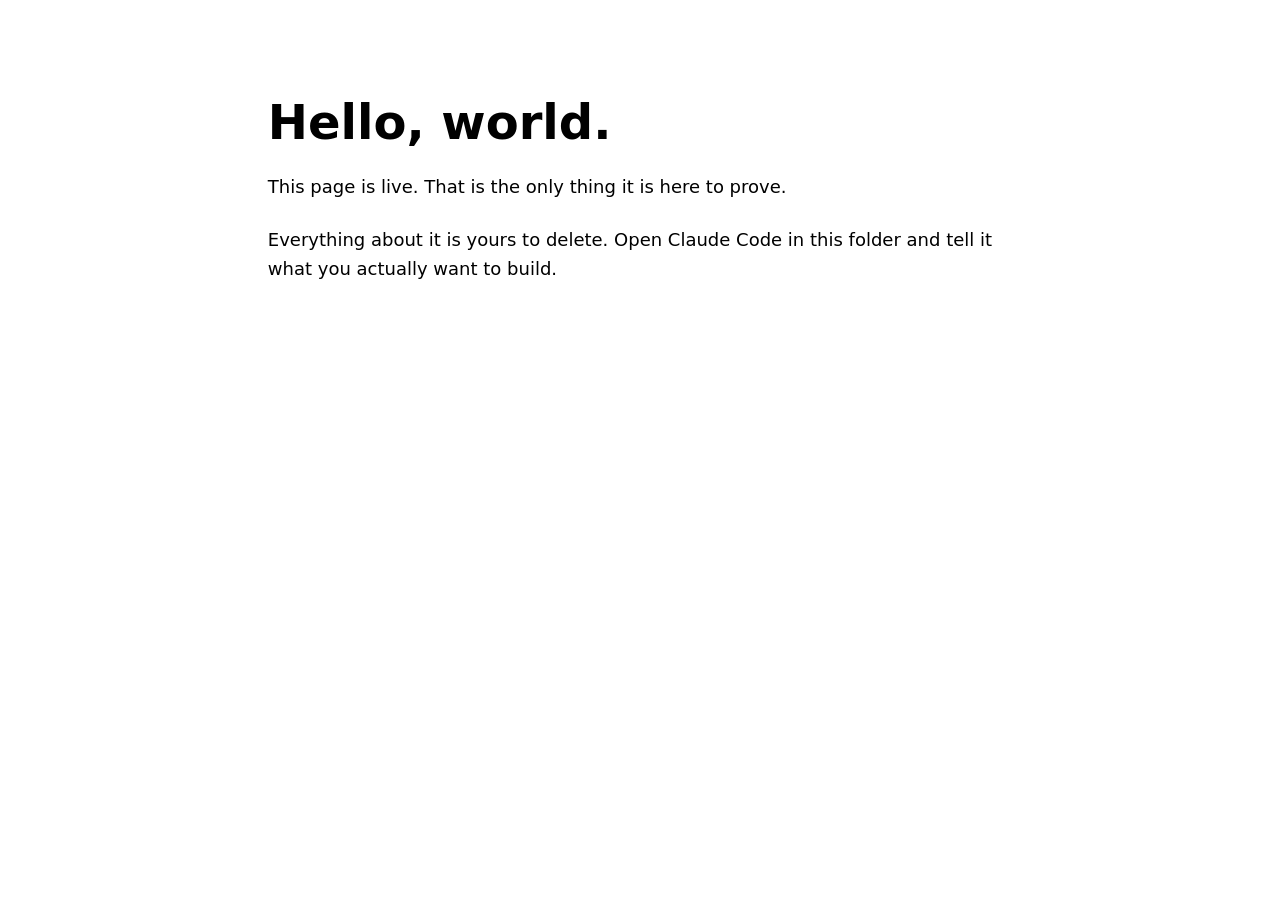
==== index.html @ ccbba564 "Initial commit" ====
<!doctype html>
<html lang="en">
<head>
  <meta charset="utf-8">
  <meta name="viewport" content="width=device-width, initial-scale=1">
  <title>Hello</title>
  <link rel="stylesheet" href="style.css">
</head>
<body>

  <h1>Hello, world.</h1>

  <p>
    This page is live. That is the only thing it is here to prove.
  </p>

  <p>
    Everything about it is yours to delete. Open Claude Code in this folder and
    tell it what you actually want to build.
  </p>

</body>
</html>
---- style.css ----
/* A deliberately small starting point.
   It exists to prove one thing: this file is loading.
   If you can see spacing and a readable line length, the path in index.html works.

   Delete all of it whenever you want. */

:root {
  /* Makes the page follow the reader's light or dark mode setting, for free. */
  color-scheme: light dark;
}

body {
  font-family: system-ui, -apple-system, "Segoe UI", Roboto, sans-serif;

  /* 65ch caps the line at about 65 characters. Long lines are genuinely hard
     to read, and this single rule does more for legibility than anything else
     in this file. */
  max-width: 65ch;

  margin: 0 auto;
  padding: 4rem 1.5rem;
  line-height: 1.6;
  font-size: 1.125rem;
}

h1 {
  font-size: 3rem;
  line-height: 1.1;
  margin-bottom: 1.5rem;
}

p {
  margin-bottom: 1.5rem;
}
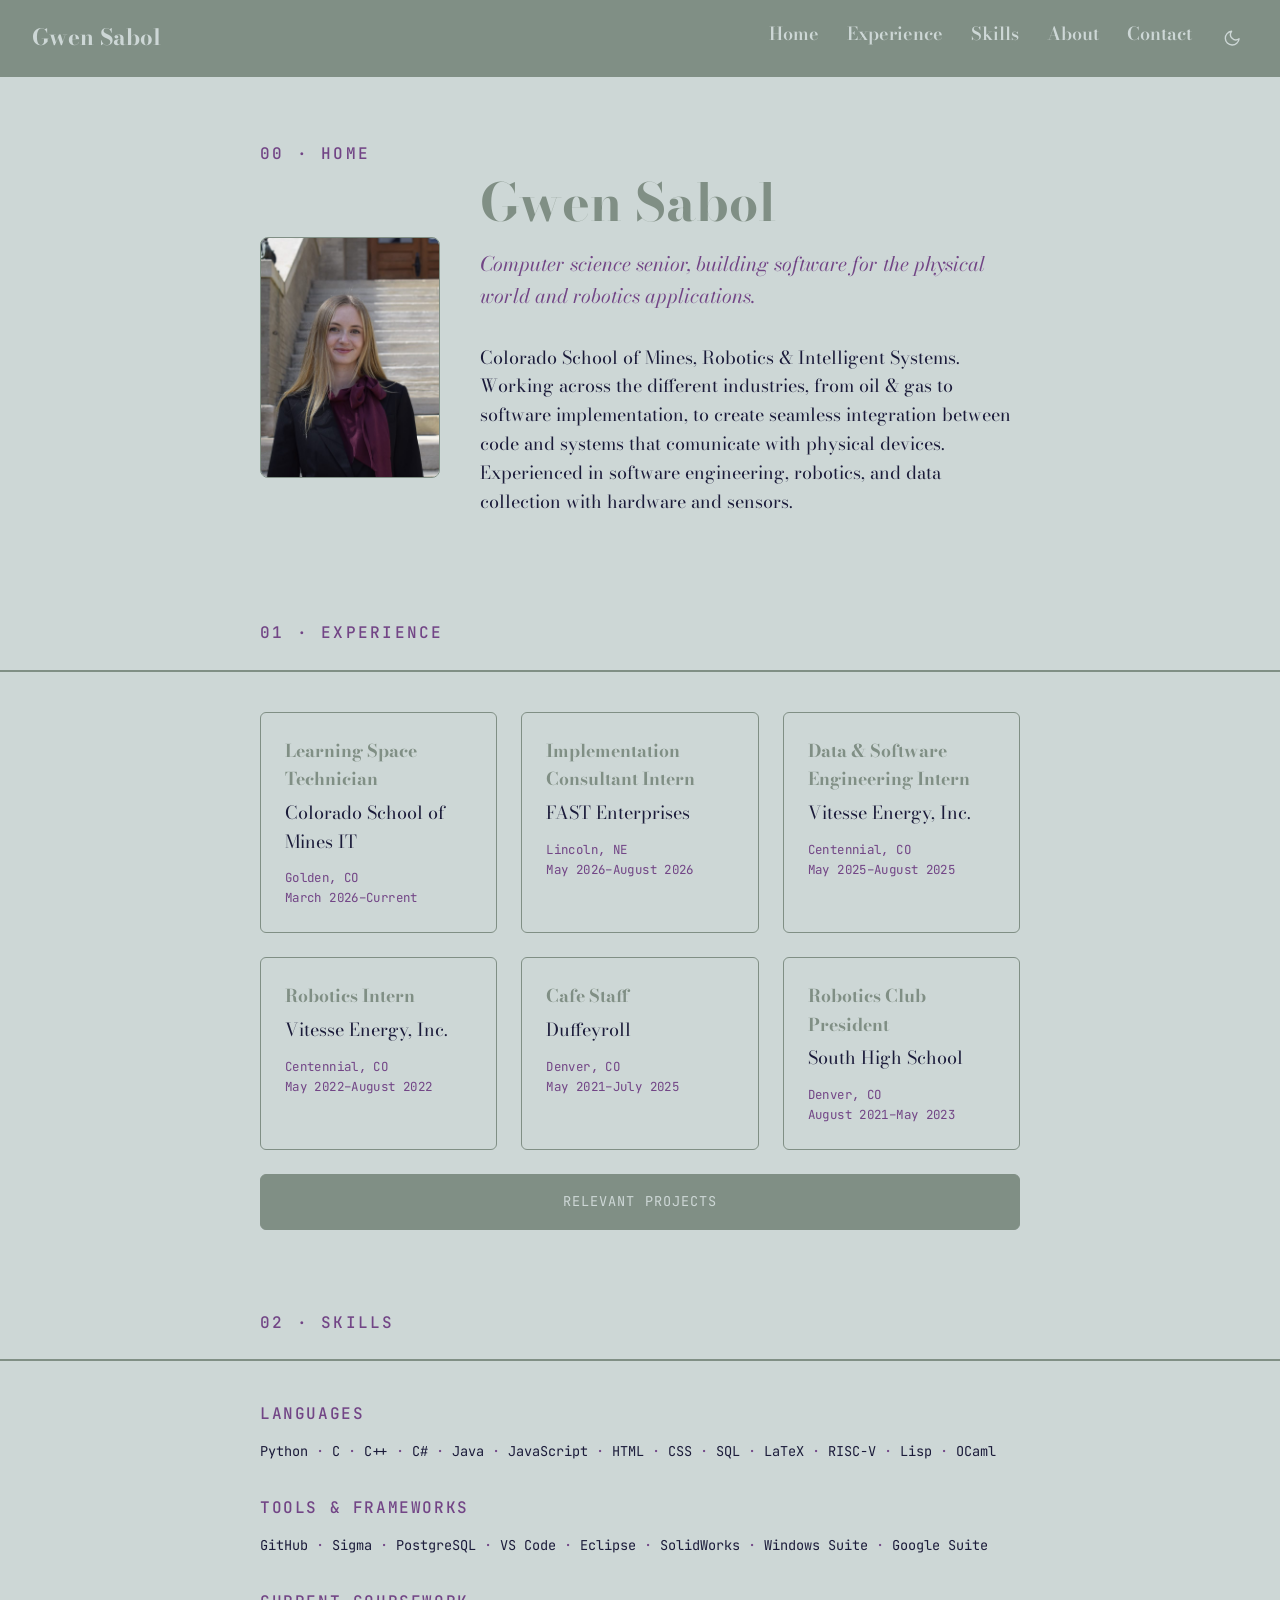
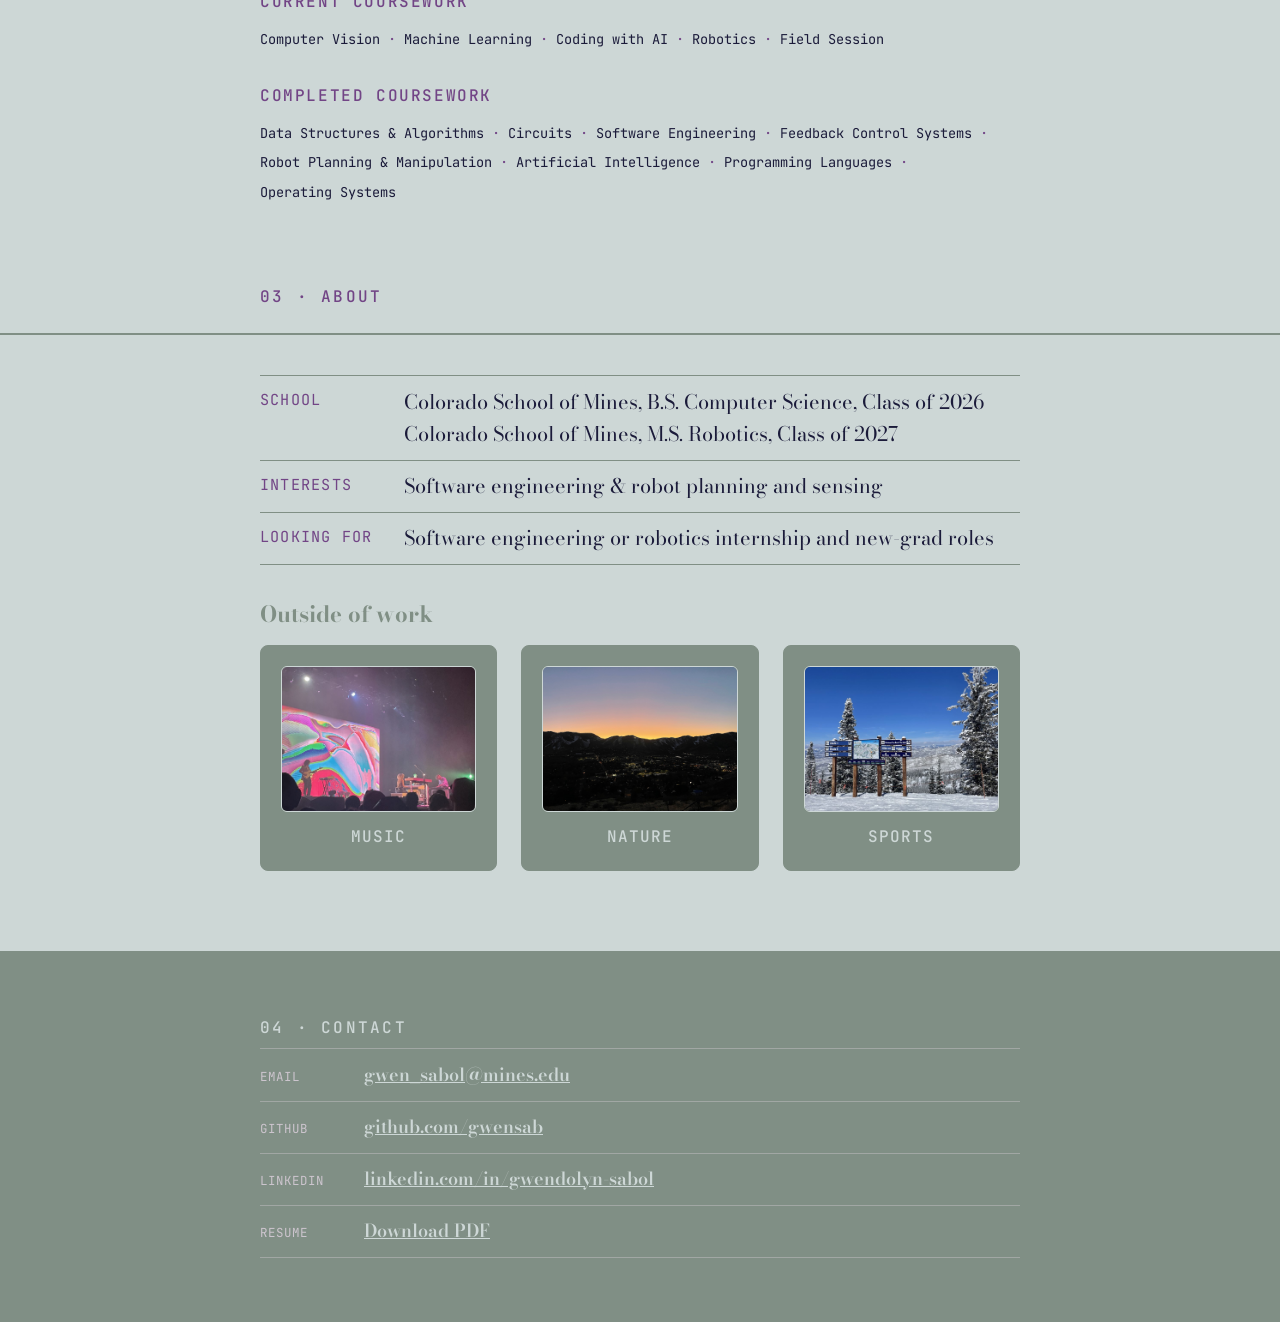
==== commit 87c99d5e: "Build out personal website content and design Fill in real Experience, Skills, About, Projects, and " ====
--- a/index.html
+++ b/index.html
@@ -3,21 +3,231 @@
 <head>
   <meta charset="utf-8">
   <meta name="viewport" content="width=device-width, initial-scale=1">
-  <title>Hello</title>
+  <title>Gwen Sabol</title>
+  <link rel="preconnect" href="https://fonts.googleapis.com">
+  <link rel="preconnect" href="https://fonts.gstatic.com" crossorigin>
+  <link href="https://fonts.googleapis.com/css2?family=Bodoni+Moda:ital,wght@0,400;0,500;0,600;0,700;1,400;1,500;1,600&family=JetBrains+Mono:wght@400;500;600;700&display=swap" rel="stylesheet">
   <link rel="stylesheet" href="style.css">
 </head>
 <body>
-
-  <h1>Hello, world.</h1>
-
-  <p>
-    This page is live. That is the only thing it is here to prove.
-  </p>
-
-  <p>
-    Everything about it is yours to delete. Open Claude Code in this folder and
-    tell it what you actually want to build.
-  </p>
+  <!-- Home page: the site's landing page and only page in the top nav that
+       isn't a full page of its own, everything else (Experience, Skills,
+       About, Contact) is a same-page section jumped to by id (#home,
+       #experience, etc.). Projects, Music, Nature, and Sports are separate
+       pages linked from inside these sections rather than from the nav. -->
+  <script>document.documentElement.setAttribute('data-theme', localStorage.getItem('theme') === 'dark' ? 'dark' : 'light');</script>
+
+  <header class="topnav">
+    <a class="site-name" href="#home">Gwen Sabol</a>
+    <div class="topnav-right">
+      <nav aria-label="Primary">
+        <ul>
+          <li><a href="#home">Home</a></li>
+          <li><a href="#experience">Experience</a></li>
+          <li><a href="#skills">Skills</a></li>
+          <li><a href="#about">About</a></li>
+          <li><a href="#contact">Contact</a></li>
+        </ul>
+      </nav>
+      <button id="theme-toggle" class="theme-toggle" type="button" aria-label="Switch to dark mode">
+        <svg class="icon-moon" viewBox="0 0 24 24"><path d="M21 12.79A9 9 0 1111.21 3 7 7 0 0021 12.79z"/></svg>
+        <svg class="icon-sun" viewBox="0 0 24 24"><circle cx="12" cy="12" r="4"/><path d="M12 2v2M12 20v2M4.93 4.93l1.41 1.41M17.66 17.66l1.41 1.41M2 12h2M20 12h2M4.93 19.07l1.41-1.41M17.66 6.34l1.41-1.41"/></svg>
+      </button>
+    </div>
+  </header>
+  <script>
+    document.getElementById('theme-toggle').addEventListener('click', function () {
+      var next = document.documentElement.getAttribute('data-theme') === 'dark' ? 'light' : 'dark';
+      document.documentElement.setAttribute('data-theme', next);
+      localStorage.setItem('theme', next);
+    });
+  </script>
+
+  <main>
+    <section id="home" class="page-section">
+      <div class="section-box">
+        <p class="eyebrow">00 &middot; Home</p>
+        <div class="home-layout">
+          <img class="headshot" src="headshot.jpg" alt="Portrait of Gwen Sabol">
+          <div class="prose">
+            <h1>Gwen Sabol</h1>
+            <p class="tagline">Computer science senior, building software for the physical world and robotics applications.</p>
+            <p>
+              Colorado School of Mines, Robotics &amp; Intelligent Systems. <br>
+              Working across the different industries, from oil &amp; gas to software implementation, 
+              to create seamless integration between code and systems that comunicate with physical devices. 
+              Experienced in software engineering, robotics, and data collection with hardware and sensors.
+            </p>
+          </div>
+        </div>
+      </div>
+    </section>
+
+    <!-- Experience: work history, plus a button to projects.html (the
+         Relevant Projects page, no longer in the top nav). -->
+    <section id="experience" class="page-section">
+      <div class="section-box">
+        <p class="eyebrow">01 &middot; Experience</p>
+      </div>
+      <div class="section-rule" aria-hidden="true"></div>
+      <div class="section-box section-body">
+        <div class="experience-grid">
+          <div class="experience-card">
+            <h3>Learning Space Technician</h3>
+            <p class="company">Colorado School of Mines IT</p>
+            <p class="meta">Golden, CO<br>March 2026&ndash;Current</p>
+          </div>
+
+          <div class="experience-card">
+            <h3>Implementation Consultant Intern</h3>
+            <p class="company">FAST Enterprises</p>
+            <p class="meta">Lincoln, NE<br>May 2026&ndash;August 2026</p>
+          </div>
+
+          <div class="experience-card">
+            <h3>Data &amp; Software Engineering Intern</h3>
+            <p class="company">Vitesse Energy, Inc.</p>
+            <p class="meta">Centennial, CO<br>May 2025&ndash;August 2025</p>
+          </div>
+
+          <div class="experience-card">
+            <h3>Robotics Intern</h3>
+            <p class="company">Vitesse Energy, Inc.</p>
+            <p class="meta">Centennial, CO<br>May 2022&ndash;August 2022</p>
+          </div>
+
+          <div class="experience-card">
+            <h3>Cafe Staff</h3>
+            <p class="company">Duffeyroll</p>
+            <p class="meta">Denver, CO<br>May 2021&ndash;July 2025</p>
+          </div>
+
+          <div class="experience-card">
+            <h3>Robotics Club President</h3>
+            <p class="company">South High School</p>
+            <p class="meta">Denver, CO<br>August 2021&ndash;May 2023</p>
+          </div>
+
+        </div>
+
+        <a class="relevant-projects-btn" href="projects.html">Relevant Projects</a>
+      </div>
+    </section>
+
+    <section id="skills" class="page-section">
+      <div class="section-box">
+        <p class="eyebrow">02 &middot; Skills</p>
+      </div>
+      <div class="section-rule" aria-hidden="true"></div>
+      <div class="section-box section-body">
+        <div class="skill-group">
+          <h3>Languages</h3>
+          <ul class="tag-list">
+            <li>Python</li>
+            <li>C</li>
+            <li>C++</li>
+            <li>C#</li>
+            <li>Java</li>
+            <li>JavaScript</li>
+            <li>HTML</li>
+            <li>CSS</li>
+            <li>SQL</li>
+            <li>LaTeX</li>
+            <li>RISC-V</li>
+            <li>Lisp</li>
+            <li>OCaml</li>
+          </ul>
+        </div>
+
+        <div class="skill-group">
+          <h3>Tools &amp; frameworks</h3>
+          <ul class="tag-list">
+            <li>GitHub</li>
+            <li>Sigma</li>
+            <li>PostgreSQL</li>
+            <li>VS Code</li>
+            <li>Eclipse</li>
+            <li>SolidWorks</li>
+            <li>Windows Suite</li>
+            <li>Google Suite</li>
+          </ul>
+        </div>
+
+        <div class="skill-group">
+          <h3>Current Coursework</h3>
+          <ul class="tag-list">
+            <li>Computer Vision</li>
+            <li>Machine Learning</li>
+            <li>Coding with AI</li>
+            <li>Robotics</li>
+            <li>Field Session</li>
+          </ul>
+        </div>
+
+        <div class="skill-group">
+          <h3>Completed Coursework</h3>
+          <ul class="tag-list">
+            <li>Data Structures &amp; Algorithms</li>
+            <li>Circuits</li>
+            <li>Software Engineering</li>
+            <li>Feedback Control Systems</li>
+            <li>Robot Planning &amp; Manipulation</li>
+            <li>Artificial Intelligence</li>
+            <li>Programming Languages</li>
+            <li>Operating Systems</li>
+          </ul>
+        </div>
+      </div>
+    </section>
+
+    <!-- About: the fact list, plus the "Outside of work" tiles that link to
+         concerts.html, hiking.html, and skiing.html (also not in the nav). -->
+    <section id="about" class="page-section">
+      <div class="section-box">
+        <p class="eyebrow">03 &middot; About</p>
+      </div>
+      <div class="section-rule" aria-hidden="true"></div>
+      <div class="section-box section-body">
+        <ul class="fact-list">
+          <li><span class="label">School</span> <span>Colorado School of Mines, B.S. Computer Science, Class of 2026<br>Colorado School of Mines, M.S. Robotics, Class of 2027</span></li>
+          <li><span class="label">Interests</span> Software engineering &amp; robot planning and sensing</li>
+          <li><span class="label">Looking for</span> Software engineering or robotics internship and new-grad roles</li>
+        </ul>
+
+        <h3>Outside of work</h3>
+        <div class="interest-grid">
+          <a class="interest-item" href="concerts.html">
+            <img class="placeholder-photo" src="concerts/concert_1.jpg" alt="Music photo">
+            <span class="interest-name">Music</span>
+          </a>
+
+          <a class="interest-item" href="hiking.html">
+            <img class="placeholder-photo" src="nature/nature_1.jpg" alt="Nature photo">
+            <span class="interest-name">Nature</span>
+          </a>
+
+          <a class="interest-item" href="skiing.html">
+            <img class="placeholder-photo" src="sports/skiing_1.jpg" alt="Sports photo">
+            <span class="interest-name">Sports</span>
+          </a>
+        </div>
+      </div>
+    </section>
+
+    <section id="contact" class="page-section">
+      <div class="contact-bar">
+        <div class="section-box">
+          <p class="eyebrow">04 &middot; Contact</p>
+          <ul class="contact-list">
+            <li><span class="label">Email</span> <a href="mailto:gwen_sabol@mines.edu">gwen_sabol@mines.edu</a></li>
+            <li><span class="label">GitHub</span> <a href="https://github.com/gwensab">github.com/gwensab</a></li>
+            <li><span class="label">LinkedIn</span> <a href="https://linkedin.com/in/gwendolyn-sabol">linkedin.com/in/gwendolyn-sabol</a></li>
+            <li><span class="label">Resume</span> <a href="resume.pdf">Download PDF</a></li>
+          </ul>
+        </div>
+      </div>
+    </section>
+  </main>
 
 </body>
 </html>
--- a/style.css
+++ b/style.css
@@ -1,34 +1,746 @@
-/* A deliberately small starting point.
-   It exists to prove one thing: this file is loading.
-   If you can see spacing and a readable line length, the path in index.html works.
-
-   Delete all of it whenever you want. */
+/* Technical/index feel: numbered eyebrows, full-bleed rule bars under each
+   heading, a mono accent face for labels/numbers/tags, and list/card-based
+   Experience/About sections instead of soft panels. No gradients. */
+
+/* Color roles, light and dark mode share the same names but different values:
+   --accent / --muted: TEXT color only (headings, links, tags, captions,
+     eyebrows) sitting directly on the page background. Keep these readable
+     against --bg in both themes.
+   --accent-fill / --muted-fill: BACKGROUND/BORDER color for filled surfaces
+     (top nav, contact bar, section-rule divider, the Relevant Projects
+     button, the About page tiles). These can be darker/lighter than
+     --accent/--muted without hurting text legibility elsewhere.
+   --on-accent: the text color used on top of an --accent-fill/--muted-fill
+     surface, chosen per theme to stay readable against those fills.
+   --box-bg: the hover-state text color for links/buttons sitting on an
+     --accent-fill surface (nav links, theme toggle, contact bar links). */
 
 :root {
-  /* Makes the page follow the reader's light or dark mode setting, for free. */
-  color-scheme: light dark;
+  color-scheme: light;
+  --bg: #CDD7D6;
+  --text: #1B1B3A;
+  --muted: #724586;
+  --accent: #808F85;
+  --accent-fill: #808F85;
+  --muted-fill: #724586;
+  --on-accent: #CDD7D6;
+  --box-bg: #d1cebd;
+  --border: #808F85;
+}
+
+:root[data-theme="dark"] {
+  color-scheme: dark;
+  --bg: #1c1a17;
+  --text: #ede8e2;
+  --muted: #724586;
+  --accent: #808F85;
+  --accent-fill: #4d5650;
+  --muted-fill: #442950;
+  --on-accent: #ede8e2;
+  --box-bg: #d1cebd;
+  --border: #4c4a3f;
+}
+
+* {
+  box-sizing: border-box;
+}
+
+html {
+  scroll-behavior: smooth;
 }
 
 body {
-  font-family: system-ui, -apple-system, "Segoe UI", Roboto, sans-serif;
-
-  /* 65ch caps the line at about 65 characters. Long lines are genuinely hard
-     to read, and this single rule does more for legibility than anything else
-     in this file. */
+  position: relative;
+  margin: 0;
+  min-height: 100vh;
+  overflow-x: hidden;
+  background: var(--bg);
+  color: var(--text);
+  font-family: "Bodoni Moda", Georgia, serif;
+  font-weight: 400;
+  font-size: 1.125rem;
+  line-height: 1.6;
+}
+
+a {
+  color: var(--accent);
+}
+
+a:focus-visible,
+button:focus-visible {
+  outline: 2px solid var(--accent);
+  outline-offset: 2px;
+}
+
+/* Top nav: sticky, one bold band of color. */
+
+.topnav {
+  position: sticky;
+  top: 0;
+  z-index: 10;
+  display: flex;
+  align-items: center;
+  justify-content: space-between;
+  flex-wrap: wrap;
+  gap: 1rem;
+  padding: 1.25rem 2rem;
+  background: var(--accent-fill);
+}
+
+.topnav .site-name {
+  font-size: 1.4rem;
+  font-weight: 700;
+  text-decoration: none;
+  color: var(--on-accent);
+}
+
+.topnav-right {
+  display: flex;
+  align-items: center;
+  gap: 1.5rem;
+  flex-wrap: wrap;
+}
+
+.topnav nav ul {
+  list-style: none;
+  margin: 0;
+  padding: 0;
+  display: flex;
+  flex-wrap: wrap;
+  gap: 0.5rem 1.75rem;
+}
+
+.topnav nav a {
+  text-decoration: none;
+  color: var(--on-accent);
+  font-weight: 600;
+}
+
+.topnav nav a:hover,
+.topnav nav a:focus-visible {
+  color: var(--box-bg);
+}
+
+.theme-toggle {
+  display: flex;
+  align-items: center;
+  justify-content: center;
+  width: 2rem;
+  height: 2rem;
+  padding: 0;
+  border: none;
+  border-radius: 4px;
+  background: transparent;
+  color: var(--on-accent);
+  cursor: pointer;
+}
+
+.theme-toggle:hover {
+  color: var(--box-bg);
+}
+
+.theme-toggle svg {
+  width: 1.15rem;
+  height: 1.15rem;
+  stroke: currentColor;
+  fill: none;
+  stroke-width: 1.8;
+  stroke-linecap: round;
+  stroke-linejoin: round;
+}
+
+.theme-toggle .icon-sun {
+  display: none;
+}
+
+:root[data-theme="dark"] .theme-toggle .icon-sun {
+  display: block;
+}
+
+:root[data-theme="dark"] .theme-toggle .icon-moon {
+  display: none;
+}
+
+/* Page content */
+
+main {
+  position: relative;
+  z-index: 1;
+  max-width: 900px;
+  margin: 0 auto;
+  padding: 4rem 2rem 2rem;
+}
+
+.section-box {
+  max-width: 760px;
+  margin: 0 auto;
+}
+
+.prose {
   max-width: 65ch;
-
-  margin: 0 auto;
-  padding: 4rem 1.5rem;
-  line-height: 1.6;
-  font-size: 1.125rem;
+}
+
+.home-layout {
+  display: flex;
+  align-items: center;
+  gap: 2.5rem;
+  flex-wrap: nowrap;
+}
+
+.headshot {
+  width: 180px;
+  height: auto;
+  flex-shrink: 0;
+  border-radius: 8px;
+  border: 1px solid var(--border);
+}
+
+h1,
+h2,
+h3,
+h4 {
+  font-weight: 700;
 }
 
 h1 {
-  font-size: 3rem;
+  font-size: 3.25rem;
   line-height: 1.1;
-  margin-bottom: 1.5rem;
+  color: var(--accent);
+  margin: 0 0 1rem;
+}
+
+h2 {
+  color: var(--accent);
+  font-size: 1.85rem;
+  margin: 0;
+}
+
+h3 {
+  color: var(--accent);
+  font-size: 1.4rem;
+  margin-top: 2rem;
+  margin-bottom: 0.75rem;
 }
 
 p {
-  margin-bottom: 1.5rem;
-}
+  margin: 0 0 1.5rem;
+}
+
+ul {
+  margin: 0 0 1.5rem;
+  padding-left: 1.25rem;
+}
+
+li {
+  margin-bottom: 0.5rem;
+}
+
+.tagline {
+  font-size: 1.25rem;
+  font-style: italic;
+  color: var(--muted);
+  margin-bottom: 2rem;
+}
+
+/* Numbered eyebrow label + full-bleed rule under each section heading. */
+
+.eyebrow {
+  font-family: "JetBrains Mono", ui-monospace, "SFMono-Regular", Menlo, monospace;
+  font-size: 1rem;
+  font-weight: 500;
+  letter-spacing: 0.14em;
+  text-transform: uppercase;
+  color: var(--muted);
+  margin: 0 0 0.5rem;
+}
+
+.section-rule {
+  position: relative;
+  left: 50%;
+  width: 100vw;
+  margin-left: -50vw;
+  height: 2px;
+  background: var(--accent-fill);
+  margin-top: 1.5rem;
+}
+
+.section-body {
+  margin-top: 2.5rem;
+}
+
+/* Sections stack on one page, with plenty of separation. */
+
+.page-section {
+  scroll-margin-top: 5.5rem;
+  margin-bottom: 5rem;
+}
+
+.page-section:last-child {
+  margin-bottom: 0;
+}
+
+/* Experience: boxed cards, three across. Projects: stacked, full width. */
+
+.experience-grid {
+  display: grid;
+  grid-template-columns: repeat(3, 1fr);
+  gap: 1.5rem;
+}
+
+.project-grid {
+  display: flex;
+  flex-direction: column;
+  gap: 1.5rem;
+}
+
+.experience-card,
+.project-card {
+  border: 1px solid var(--border);
+  border-radius: 6px;
+  padding: 1.5rem;
+}
+
+/* Modifier for a .project-card that has a photo: puts the image to the left
+   of the text instead of the plain stacked h3/p/tags layout. */
+
+.project-card-photo {
+  display: flex;
+  gap: 1.5rem;
+  align-items: flex-start;
+}
+
+.project-photo {
+  width: 180px;
+  aspect-ratio: 4 / 3;
+  object-fit: cover;
+  flex-shrink: 0;
+  border-radius: 6px;
+  border: 1px solid var(--border);
+}
+
+.experience-card h3,
+.project-card h3 {
+  margin: 0 0 0.35rem;
+  font-size: 1.1rem;
+}
+
+.experience-card .company,
+.project-card p {
+  margin: 0 0 0.75rem;
+  font-weight: 400;
+}
+
+.experience-card .meta,
+.project-card .tags {
+  margin: 0;
+  font-family: "JetBrains Mono", ui-monospace, "SFMono-Regular", Menlo, monospace;
+  font-size: 0.78rem;
+  letter-spacing: 0.03em;
+  color: var(--muted);
+}
+
+.relevant-projects-btn {
+  display: block;
+  margin-top: 1.5rem;
+  padding: 1rem;
+  text-align: center;
+  border: 1px solid var(--accent-fill);
+  border-radius: 6px;
+  font-family: "JetBrains Mono", ui-monospace, "SFMono-Regular", Menlo, monospace;
+  font-size: 0.85rem;
+  letter-spacing: 0.08em;
+  text-transform: uppercase;
+  text-decoration: none;
+  background: var(--accent-fill);
+  color: var(--on-accent);
+  transition: background-color 0.15s ease, border-color 0.15s ease;
+}
+
+.relevant-projects-btn:hover,
+.relevant-projects-btn:focus-visible {
+  background: var(--muted-fill);
+  border-color: var(--muted-fill);
+  color: var(--on-accent);
+}
+
+/* About: a compact key/value fact list plus a clean indexed link list. */
+
+.fact-list {
+  list-style: none;
+  margin: 0 0 2rem;
+  padding: 0;
+}
+
+.fact-list li {
+  display: flex;
+  gap: 1rem;
+  padding: 0.6rem 0;
+  border-bottom: 1px solid var(--border);
+  margin-bottom: 0;
+  font-size: 1.25rem;
+}
+
+.fact-list li:first-child {
+  border-top: 1px solid var(--border);
+}
+
+.fact-list .label {
+  font-family: "JetBrains Mono", ui-monospace, "SFMono-Regular", Menlo, monospace;
+  font-size: 0.95rem;
+  letter-spacing: 0.08em;
+  text-transform: uppercase;
+  color: var(--muted);
+  min-width: 8rem;
+  flex-shrink: 0;
+  padding-top: 0.15rem;
+}
+
+/* "Outside of work" tiles: solid-filled photo buttons linking to the three
+   topic pages (concerts.html, hiking.html, skiing.html). Filled by default,
+   not just on hover, so they read as buttons before you touch them. */
+
+.interest-grid {
+  display: grid;
+  grid-template-columns: repeat(3, 1fr);
+  gap: 1.5rem;
+}
+
+.interest-item {
+  display: block;
+  text-align: center;
+  text-decoration: none;
+  color: var(--on-accent);
+  padding: 1.25rem;
+  border: 1px solid var(--accent-fill);
+  border-radius: 8px;
+  background: var(--accent-fill);
+  transition: background-color 0.15s ease, border-color 0.15s ease;
+}
+
+.interest-item:hover,
+.interest-item:focus-visible {
+  border-color: var(--muted-fill);
+  background: var(--muted-fill);
+}
+
+.interest-item .placeholder-photo {
+  width: 100%;
+  aspect-ratio: 4 / 3;
+  object-fit: cover;
+  margin-bottom: 0.75rem;
+  border-radius: 6px;
+  background: var(--bg);
+  border: 1px solid var(--bg);
+  display: flex;
+  align-items: center;
+  justify-content: center;
+  color: var(--muted);
+  font-size: 0.9rem;
+}
+
+.interest-item .interest-name {
+  display: block;
+  font-family: "JetBrains Mono", ui-monospace, "SFMono-Regular", Menlo, monospace;
+  font-size: 1rem;
+  font-weight: 500;
+  letter-spacing: 0.06em;
+  text-transform: uppercase;
+  color: var(--on-accent);
+}
+
+/* Topic pages: photo + caption grid */
+
+/* Breaks out to the full page width so each photo can run about a
+   quarter of the page wide, the same technique as .section-rule. */
+
+.photo-grid {
+  position: relative;
+  left: 50%;
+  width: 100vw;
+  margin-left: -50vw;
+  box-sizing: border-box;
+  padding: 0 2rem;
+  display: flex;
+  flex-wrap: wrap;
+  justify-content: center;
+  gap: 1.5rem;
+}
+
+.photo-card {
+  flex: 0 0 auto;
+  width: 22vw;
+  min-width: 220px;
+  max-width: 380px;
+}
+
+.photo-card .placeholder-photo {
+  width: 100%;
+  aspect-ratio: 4 / 3;
+  object-fit: cover;
+  border-radius: 6px;
+  background: var(--bg);
+  border: 1px solid var(--border);
+  display: flex;
+  align-items: center;
+  justify-content: center;
+  color: var(--muted);
+  font-size: 0.95rem;
+}
+
+.photo-card figure {
+  margin: 0;
+}
+
+.photo-card figcaption {
+  margin-top: 0.5rem;
+  font-family: "JetBrains Mono", ui-monospace, "SFMono-Regular", Menlo, monospace;
+  font-size: 0.78rem;
+  letter-spacing: 0.03em;
+  color: var(--muted);
+}
+
+.photo-card figcaption .artist-name {
+  color: var(--text);
+}
+
+@media (max-width: 600px) {
+  .photo-grid {
+    padding: 0 1.25rem;
+  }
+}
+
+.back-link {
+  display: inline-block;
+  margin-bottom: 2rem;
+  font-weight: 600;
+}
+
+/* Music page: ranked song list */
+
+.song-list {
+  list-style: none;
+  margin: 0 0 2rem;
+  padding: 0;
+}
+
+.song-list li {
+  display: flex;
+  align-items: center;
+  gap: 1rem;
+  padding: 0.7rem 0;
+  border-bottom: 1px solid var(--border);
+  margin-bottom: 0;
+}
+
+.song-list li:first-child {
+  border-top: 1px solid var(--border);
+}
+
+.song-list .rank {
+  font-family: "JetBrains Mono", ui-monospace, "SFMono-Regular", Menlo, monospace;
+  font-size: 0.78rem;
+  color: var(--muted);
+  flex-shrink: 0;
+}
+
+.song-list .cover {
+  width: 44px;
+  height: 44px;
+  flex-shrink: 0;
+  object-fit: cover;
+  border-radius: 4px;
+  background: var(--bg);
+  border: 1px solid var(--border);
+}
+
+.song-list .artist {
+  color: var(--muted);
+}
+
+.song-list .listen-link {
+  margin-left: auto;
+  flex-shrink: 0;
+  font-family: "JetBrains Mono", ui-monospace, "SFMono-Regular", Menlo, monospace;
+  font-size: 0.78rem;
+  letter-spacing: 0.05em;
+  text-transform: uppercase;
+  white-space: nowrap;
+  color: var(--accent);
+}
+
+/* Skills: mono tag pills instead of bullet lists. */
+
+.skill-group {
+  margin-bottom: 2rem;
+}
+
+.skill-group:last-child {
+  margin-bottom: 0;
+}
+
+.skill-group h3 {
+  font-family: "JetBrains Mono", ui-monospace, "SFMono-Regular", Menlo, monospace;
+  font-size: 1rem;
+  font-weight: 500;
+  letter-spacing: 0.1em;
+  text-transform: uppercase;
+  color: var(--muted);
+  margin-top: 0;
+  margin-bottom: 0.9rem;
+}
+
+.tag-list {
+  display: flex;
+  flex-wrap: wrap;
+  align-items: center;
+  gap: 0.5rem;
+  list-style: none;
+  margin: 0;
+  padding: 0;
+}
+
+.tag-list li {
+  font-family: "JetBrains Mono", ui-monospace, "SFMono-Regular", Menlo, monospace;
+  font-size: 0.85rem;
+  margin-bottom: 0;
+  color: var(--text);
+}
+
+.tag-list li:not(:last-child)::after {
+  content: "\00B7";
+  margin-left: 0.5rem;
+  color: var(--muted);
+}
+
+/* Contact: label/value rows. */
+
+.contact-list {
+  list-style: none;
+  margin: 0;
+  padding: 0;
+}
+
+.contact-list li {
+  display: flex;
+  align-items: baseline;
+  gap: 1rem;
+  padding: 0.7rem 0;
+  border-bottom: 1px solid var(--border);
+  margin-bottom: 0;
+}
+
+.contact-list li:first-child {
+  border-top: 1px solid var(--border);
+}
+
+.contact-list .label {
+  font-family: "JetBrains Mono", ui-monospace, "SFMono-Regular", Menlo, monospace;
+  font-size: 0.78rem;
+  letter-spacing: 0.08em;
+  text-transform: uppercase;
+  color: var(--muted);
+  min-width: 5.5rem;
+  flex-shrink: 0;
+}
+
+/* Contact bar: a full-bleed band like the top nav, flush to the bottom of
+   the page since it's the last section, only in view once you scroll all
+   the way down. */
+
+.contact-bar {
+  position: relative;
+  left: 50%;
+  width: 100vw;
+  margin-left: -50vw;
+  margin-bottom: -2rem;
+  padding: 4rem 2rem;
+  background: var(--accent-fill);
+}
+
+.contact-bar h2,
+.contact-bar .eyebrow {
+  color: var(--on-accent);
+}
+
+.contact-bar .contact-list li {
+  border-color: rgb(236 220 236 / 30%);
+}
+
+.contact-bar .contact-list .label {
+  color: rgb(236 220 236 / 70%);
+}
+
+.contact-bar .contact-list a {
+  color: var(--on-accent);
+  font-weight: 600;
+}
+
+.contact-bar .contact-list a:hover,
+.contact-bar .contact-list a:focus-visible {
+  color: var(--box-bg);
+}
+
+/* Narrow screens */
+
+@media (max-width: 1000px) {
+  .experience-grid {
+    grid-template-columns: repeat(2, 1fr);
+  }
+}
+
+@media (max-width: 800px) {
+  .topnav {
+    padding: 1.25rem 1.5rem;
+  }
+
+  .experience-grid {
+    grid-template-columns: 1fr;
+  }
+
+  .project-card-photo {
+    flex-direction: column;
+  }
+
+  .project-photo {
+    width: 100%;
+  }
+
+  main {
+    padding: 3rem 1.25rem 2rem;
+  }
+
+  .home-layout {
+    flex-wrap: wrap;
+    justify-content: center;
+  }
+
+  .headshot {
+    width: 140px;
+    margin: 0 auto;
+  }
+
+  .fact-list li {
+    flex-wrap: wrap;
+  }
+
+  .song-list li {
+    flex-wrap: wrap;
+  }
+
+  .song-list .listen-link {
+    margin-left: calc(44px + 1rem);
+  }
+
+  .interest-grid {
+    grid-template-columns: 1fr;
+    gap: 0.75rem;
+  }
+
+  .interest-item .interest-name {
+    font-size: 0.7rem;
+  }
+
+  h1 {
+    font-size: 2.25rem;
+  }
+}
